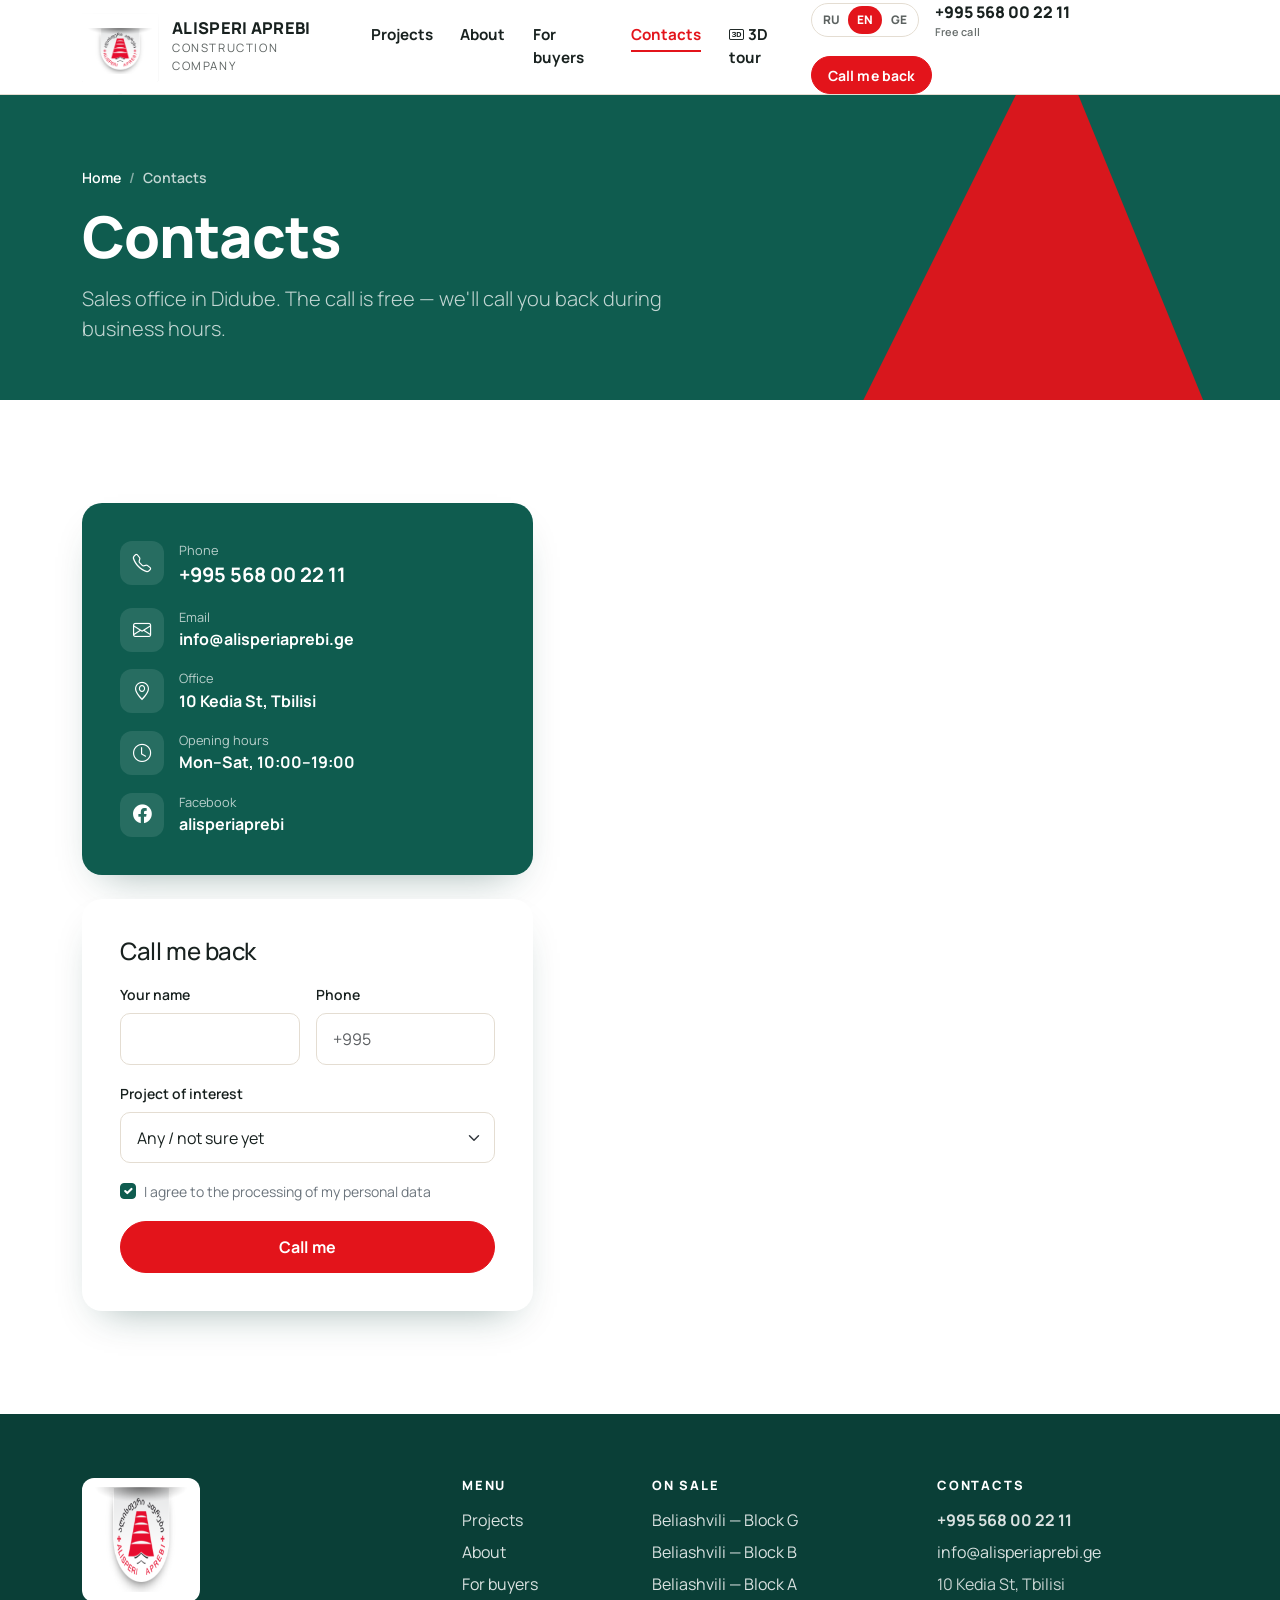
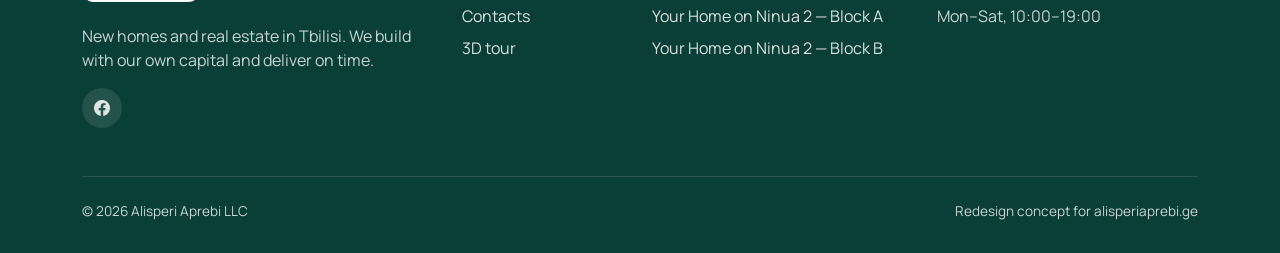
==== contacts.html @ 361d7d0c "Alisperi Aprebi website redesign prototype Static Bootstrap 5 site (RU/EN/KA) with the original hero" ====
<!doctype html>
<html lang="ru">
<head>
  <meta charset="utf-8">
  <meta name="viewport" content="width=device-width, initial-scale=1">
  <title data-i18n-doc="p.contacts.title">Контакты — Алые Паруса</title>
  <meta name="description" content="Контакты «Алые Паруса»: офис продаж на ул. Кедиа, 10, Тбилиси. Телефон +995 568 00 22 11." data-i18n-content="p.contacts.desc">
  <meta name="theme-color" content="#0f5c4f">
  <link rel="icon" href="favicon.ico">
  <link rel="preconnect" href="https://fonts.googleapis.com">
  <link rel="preconnect" href="https://fonts.gstatic.com" crossorigin>
  <link href="https://fonts.googleapis.com/css2?family=Manrope:wght@400;500;600;700;800&family=Noto+Sans+Georgian:wght@400;600;700;800&display=swap" rel="stylesheet">
  <link href="https://cdn.jsdelivr.net/npm/bootstrap@5.3.3/dist/css/bootstrap.min.css" rel="stylesheet">
  <link href="https://cdn.jsdelivr.net/npm/bootstrap-icons@1.11.3/font/bootstrap-icons.min.css" rel="stylesheet">
  <link href="assets/css/style.css" rel="stylesheet">
  <script data-goatcounter="https://olegi808.goatcounter.com/count" async src="https://gc.zgo.at/count.js"></script>
</head>
<body data-page="contacts">
  <a class="visually-hidden-focusable position-absolute top-0 start-0 m-2 btn btn-primary btn-sm" style="z-index:2000" href="#main" data-i18n="ui.skip">Перейти к содержимому</a>
  <div data-include="header"></div>

  <main id="main">
    <section class="aa-page-head">
      <div class="container">
        <nav aria-label="breadcrumb">
          <ol class="breadcrumb mb-3">
            <li class="breadcrumb-item"><a href="index.html" data-i18n="nav.home">Главная</a></li>
            <li class="breadcrumb-item active" aria-current="page" data-i18n="p.contacts.title">Контакты</li>
          </ol>
        </nav>
        <h1 class="mb-3" data-i18n="p.contacts.h1">Контакты</h1>
        <p class="lead opacity-75 mb-0" style="max-width:40rem" data-i18n="p.contacts.lead">Офис продаж в Дидубе. Звонок бесплатный — перезвоним в рабочее время.</p>
      </div>
    </section>
    <section class="aa-section">
      <div class="container">
        <div class="row g-4">
          <div class="col-lg-5">
            <div class="aa-lead mb-4" style="background:var(--aa-green);color:#fff">
              <div class="aa-contact-line"><i class="bi bi-telephone"></i><div><small data-i18n="c.phone">Телефон</small><a class="fs-5" href="tel:+995568002211">+995 568 00 22 11</a></div></div>
              <div class="aa-contact-line"><i class="bi bi-envelope"></i><div><small>Email</small><a href="mailto:info@alisperiaprebi.ge">info@alisperiaprebi.ge</a></div></div>
              <div class="aa-contact-line"><i class="bi bi-geo-alt"></i><div><small data-i18n="c.office">Офис</small><b data-i18n="c.addr">ул. Кедиа, 10, Тбилиси</b></div></div>
              <div class="aa-contact-line"><i class="bi bi-clock"></i><div><small data-i18n="c.hoursT">Часы работы</small><b data-i18n="ui.hours">Пн–Сб, 10:00–19:00</b></div></div>
              <div class="aa-contact-line mb-0"><i class="bi bi-facebook"></i><div><small>Facebook</small><a href="https://www.facebook.com/alisperiaprebi" target="_blank" rel="noopener">alisperiaprebi</a></div></div>
            </div>
            <div class="aa-lead">
              <h2 class="h4 mb-3" data-i18n="form.modalTitle">Перезвоните мне</h2>
              <div data-include="lead"></div>
            </div>
          </div>
          <div class="col-lg-7">
            <iframe class="aa-map h-100" style="min-height:520px" src="https://maps.google.com/maps?q=Kedia%20St%2010%2C%20Tbilisi&z=15&output=embed" loading="lazy" referrerpolicy="no-referrer-when-downgrade" title="Карта" data-i18n-aria="c.map"></iframe>
          </div>
        </div>
      </div>
    </section>
  </main>

  <div data-include="footer"></div>

  <script src="https://cdn.jsdelivr.net/npm/bootstrap@5.3.3/dist/js/bootstrap.bundle.min.js"></script>
  <script src="assets/js/i18n.js"></script>
  <script src="assets/js/data.js"></script>
  <script src="assets/js/main.js"></script>
</body>
</html>
---- assets/css/style.css ----
/* Alisperi Aprebi — тема. Цвета из логотипа и старого сайта: алый #ed1c24 и тёмно-зелёный #0f5c4f. */
:root {
  --aa-red: #e3141b;
  --aa-red-dark: #b6041b;
  --aa-green: #0f5c4f;
  --aa-green-deep: #0a3f37;
  --aa-green-soft: #e3eeeb;
  --aa-sand: #f6f2ec;
  --aa-line: #e4ddd2;
  --aa-ink: #18211f;
  --aa-muted: #5f6b68;
  --aa-radius: 14px;
  --aa-shadow: 0 18px 40px -22px rgba(10, 63, 55, .45);
  --aa-head-h: 84px;

  --bs-primary: var(--aa-red);
  --bs-primary-rgb: 227, 20, 27;
  --bs-body-color: var(--aa-ink);
  --bs-body-bg: #fff;
  --bs-link-color: var(--aa-red);
  --bs-link-hover-color: var(--aa-red-dark);
  --bs-border-color: var(--aa-line);
  --bs-body-font-family: "Manrope", "Noto Sans Georgian", system-ui, sans-serif;
}
html[lang="ka"] { --bs-body-font-family: "Noto Sans Georgian", "Manrope", system-ui, sans-serif; }

body { background: #fff; color: var(--aa-ink); font-feature-settings: "ss01"; -webkit-font-smoothing: antialiased; }
h1, h2, h3, h4, .aa-display { font-weight: 800; letter-spacing: -.02em; line-height: 1.12; }
html[lang="ka"] h1, html[lang="ka"] h2, html[lang="ka"] h3 { letter-spacing: 0; }
a { text-decoration: none; }
img { max-width: 100%; }
::selection { background: var(--aa-red); color: #fff; }

/* ---------- Кнопки ---------- */
.btn { --bs-btn-font-weight: 700; --bs-btn-padding-x: 1.4rem; --bs-btn-padding-y: .8rem; border-radius: 999px; letter-spacing: .01em; }
.btn-sm { --bs-btn-padding-x: 1rem; --bs-btn-padding-y: .45rem; }
.btn-primary { --bs-btn-bg: var(--aa-red); --bs-btn-border-color: var(--aa-red); --bs-btn-hover-bg: var(--aa-red-dark); --bs-btn-hover-border-color: var(--aa-red-dark); --bs-btn-active-bg: var(--aa-red-dark); --bs-btn-active-border-color: var(--aa-red-dark); --bs-btn-focus-shadow-rgb: 227, 20, 27; }
.btn-green { --bs-btn-color: #fff; --bs-btn-bg: var(--aa-green); --bs-btn-border-color: var(--aa-green); --bs-btn-hover-color: #fff; --bs-btn-hover-bg: var(--aa-green-deep); --bs-btn-hover-border-color: var(--aa-green-deep); --bs-btn-active-bg: var(--aa-green-deep); --bs-btn-active-color: #fff; }
.btn-ghost { --bs-btn-color: #fff; --bs-btn-border-color: rgba(255,255,255,.55); --bs-btn-hover-bg: #fff; --bs-btn-hover-color: var(--aa-ink); --bs-btn-hover-border-color: #fff; --bs-btn-active-bg: #fff; --bs-btn-active-color: var(--aa-ink); }
.btn-outline-dark { --bs-btn-border-color: var(--aa-line); --bs-btn-hover-bg: var(--aa-ink); }
.btn .bi { vertical-align: -.1em; }

/* ---------- Флажок-«парус»: метка секции ---------- */
.aa-sail {
  display: inline-flex; align-items: center; gap: .5rem;
  background: var(--aa-red); color: #fff;
  font-size: .78rem; font-weight: 800; text-transform: uppercase; letter-spacing: .12em;
  padding: .45rem 1.6rem .45rem .9rem;
  clip-path: polygon(0 0, 100% 0, calc(100% - 14px) 100%, 0 100%);
}
.aa-sail--green { background: var(--aa-green); }
.aa-sail--light { background: #fff; color: var(--aa-red); }

/* ---------- Шапка ---------- */
.aa-header { position: sticky; top: 0; z-index: 1030; background: rgba(255,255,255,.96); backdrop-filter: blur(10px); border-bottom: 1px solid var(--aa-line); transition: background .3s, border-color .3s, box-shadow .3s; }
.aa-header .navbar { min-height: var(--aa-head-h); padding: 0; }
body[data-page="home"] .aa-header { position: fixed; left: 0; right: 0; background: transparent; border-color: transparent; backdrop-filter: none; }
body[data-page="home"] .aa-header.is-solid { background: rgba(255,255,255,.97); border-color: var(--aa-line); backdrop-filter: blur(10px); box-shadow: 0 10px 30px -24px rgba(0,0,0,.5); }

.aa-logo { position: relative; display: flex; align-items: center; gap: .85rem; color: inherit; }
.aa-logo__badge {
  align-self: flex-start; background: #fff; width: 96px; height: 98px; margin-bottom: -18px;
  display: grid; place-items: center; padding: 8px 6px 14px;
  clip-path: polygon(0 0, 100% 0, 100% 84%, 50% 100%, 0 84%);
  box-shadow: 0 8px 18px rgba(0,0,0,.18);
  transition: height .3s, width .3s;
}
.aa-logo__badge img { width: 100%; height: auto; display: block; }
.aa-logo__text { line-height: 1.1; }
.aa-logo__text b { display: block; font-weight: 800; font-size: 1.02rem; letter-spacing: .02em; text-transform: uppercase; }
.aa-logo__text small { font-size: .72rem; letter-spacing: .14em; text-transform: uppercase; opacity: .7; }
.aa-header.is-solid .aa-logo__badge, body:not([data-page="home"]) .aa-logo__badge { width: 78px; height: 80px; margin-bottom: -14px; }

.aa-nav .nav-link { font-weight: 700; font-size: .95rem; padding: .5rem .85rem !important; color: var(--aa-ink); position: relative; }
.aa-nav .nav-link::after { content: ""; position: absolute; left: .85rem; right: .85rem; bottom: .15rem; height: 2px; background: var(--aa-red); transform: scaleX(0); transform-origin: left; transition: transform .25s; }
.aa-nav .nav-link:hover::after, .aa-nav .nav-link.active::after { transform: scaleX(1); }
.aa-nav .nav-link.active { color: var(--aa-red); }

.aa-phone { font-weight: 800; color: inherit; white-space: nowrap; }
.aa-phone small { display: block; font-size: .68rem; font-weight: 600; opacity: .65; letter-spacing: .04em; }
.aa-lang { display: inline-flex; border: 1px solid var(--aa-line); border-radius: 999px; padding: 2px; }
.aa-lang button { border: 0; background: none; font-size: .74rem; font-weight: 800; padding: .3rem .55rem; border-radius: 999px; color: inherit; opacity: .7; }
.aa-lang button.active { background: var(--aa-red); color: #fff; opacity: 1; }

body[data-page="home"] .aa-header:not(.is-solid) { color: #fff; }
body[data-page="home"] .aa-header:not(.is-solid) .aa-nav .nav-link { color: #fff; }
body[data-page="home"] .aa-header:not(.is-solid) .aa-lang { border-color: rgba(255,255,255,.4); }
body[data-page="home"] .aa-header:not(.is-solid) .navbar-toggler { color: #fff; border-color: rgba(255,255,255,.5); }
.navbar-toggler { border-radius: 10px; padding: .45rem .6rem; }
.navbar-toggler:focus { box-shadow: none; }

@media (max-width: 1199.98px) {
  .aa-header .navbar-collapse { background: #fff; color: var(--aa-ink); margin: 0 -12px; padding: 1rem 1.25rem 1.5rem; border-top: 1px solid var(--aa-line); }
  body[data-page="home"] .aa-header:not(.is-solid) .navbar-collapse .nav-link { color: var(--aa-ink); }
  body[data-page="home"] .aa-header:not(.is-solid) .navbar-collapse .aa-lang { border-color: var(--aa-line); }
  .aa-nav .nav-link::after { display: none; }
}
@media (max-width: 575.98px) {
  :root { --aa-head-h: 70px; }
  .aa-logo__badge, .aa-header.is-solid .aa-logo__badge, body:not([data-page="home"]) .aa-logo__badge { width: 66px; height: 68px; margin-bottom: -10px; padding: 6px 5px 11px; }
  .aa-logo__text b { font-size: .9rem; }
}

/* ---------- Первый экран с видео ---------- */
.aa-hero { position: relative; min-height: 100svh; display: flex; align-items: flex-end; color: #fff; overflow: hidden; background: var(--aa-green-deep); }
.aa-hero__media { position: absolute; inset: 0; }
.aa-hero__media video, .aa-hero__media img { width: 100%; height: 100%; object-fit: cover; }
.aa-hero__shade { position: absolute; inset: 0; background:
  linear-gradient(180deg, rgba(5,25,22,.55) 0%, rgba(5,25,22,0) 28%),
  linear-gradient(90deg, rgba(5,30,26,.78) 0%, rgba(5,30,26,.35) 55%, rgba(5,30,26,.1) 100%),
  linear-gradient(0deg, rgba(5,25,22,.7) 0%, rgba(5,25,22,0) 45%); }
.aa-hero__content { position: relative; width: 100%; padding: calc(var(--aa-head-h) + 4rem) 0 2.5rem; }
.aa-hero h1 { font-size: clamp(2.3rem, 5.4vw, 4.6rem); max-width: 14ch; margin: 1.25rem 0 1.25rem; }
.aa-hero h1 em { font-style: normal; color: #fff; background: linear-gradient(transparent 62%, var(--aa-red) 62%, var(--aa-red) 92%, transparent 92%); }
.aa-hero__lead { font-size: 1.15rem; max-width: 34rem; opacity: .9; }
.aa-hero__ctrl { position: absolute; right: 1.25rem; bottom: 1.25rem; z-index: 2; width: 44px; height: 44px; border-radius: 50%; border: 1px solid rgba(255,255,255,.5); background: rgba(0,0,0,.25); color: #fff; display: grid; place-items: center; }
.aa-hero__ctrl:hover { background: rgba(0,0,0,.45); }

/* Панель подбора */
.aa-search { background: #fff; color: var(--aa-ink); border-radius: var(--aa-radius); box-shadow: 0 30px 60px -30px rgba(0,0,0,.6); padding: 1.1rem; margin-top: 2.5rem; }
.aa-search label { font-size: .72rem; font-weight: 800; text-transform: uppercase; letter-spacing: .1em; color: var(--aa-muted); margin-bottom: .3rem; }
.aa-search .form-select, .aa-search .form-control { border-radius: 10px; border-color: var(--aa-line); font-weight: 600; padding-top: .7rem; padding-bottom: .7rem; }
.aa-search .btn { width: 100%; height: 100%; min-height: 50px; border-radius: 10px; }
.aa-search__title { font-weight: 800; display: flex; align-items: center; gap: .5rem; }
.aa-search__title i { color: var(--aa-red); }

/* ---------- Секции ---------- */
.aa-section { padding: clamp(4rem, 8vw, 7rem) 0; }
.aa-section--sand { background: var(--aa-sand); }
.aa-section--green { background: var(--aa-green); color: #fff; }
.aa-h2 { font-size: clamp(1.9rem, 3.6vw, 3rem); margin: 1rem 0 .75rem; }
.aa-sub { color: var(--aa-muted); font-size: 1.08rem; max-width: 40rem; }
.aa-section--green .aa-sub { color: rgba(255,255,255,.75); }

/* Цифры */
.aa-stats { background: var(--aa-green); color: #fff; position: relative; overflow: hidden; }
.aa-stats::before { content: ""; position: absolute; right: -80px; top: -40px; width: 340px; height: 340px; background: var(--aa-red); opacity: .9; clip-path: polygon(30% 0, 100% 100%, 0 100%); }
.aa-stat { padding: 2.5rem 0; position: relative; }
.aa-stat b { display: block; font-size: clamp(2.4rem, 4.5vw, 3.6rem); font-weight: 800; line-height: 1; letter-spacing: -.03em; }
.aa-stat span { display: block; margin-top: .5rem; opacity: .8; font-weight: 600; }

/* ---------- Карточка объекта ---------- */
.aa-card { position: relative; display: flex; flex-direction: column; height: 100%; background: #fff; border: 1px solid var(--aa-line); border-radius: var(--aa-radius); overflow: hidden; color: inherit; transition: transform .3s, box-shadow .3s; }
.aa-card:hover { transform: translateY(-4px); box-shadow: var(--aa-shadow); color: inherit; }
.aa-card__img { position: relative; aspect-ratio: 16 / 10; overflow: hidden; background: var(--aa-sand); }
.aa-card__img img { width: 100%; height: 100%; object-fit: cover; transition: transform .6s; }
.aa-card:hover .aa-card__img img { transform: scale(1.05); }
.aa-card__tag { position: absolute; left: 0; top: 1rem; }
.aa-card__body { padding: 1.25rem 1.35rem 1.4rem; display: flex; flex-direction: column; gap: .9rem; flex: 1; }
.aa-card__title { font-size: 1.28rem; margin: 0; }
.aa-card__meta { display: flex; flex-wrap: wrap; gap: .4rem 1rem; color: var(--aa-muted); font-size: .9rem; font-weight: 600; }
.aa-card__meta i { color: var(--aa-red); margin-right: .25rem; }
.aa-card__foot { margin-top: auto; display: flex; align-items: center; justify-content: space-between; font-weight: 800; }
.aa-card__foot .bi-arrow-right { width: 40px; height: 40px; border-radius: 50%; display: grid; place-items: center; background: var(--aa-sand); transition: background .2s, color .2s; }
.aa-card:hover .aa-card__foot .bi-arrow-right { background: var(--aa-red); color: #fff; }

/* Ход строительства */
.aa-progress { --p: 0; }
.aa-progress__row { display: flex; justify-content: space-between; font-size: .82rem; font-weight: 700; color: var(--aa-muted); margin-bottom: .4rem; }
.aa-progress__row b { color: var(--aa-green); font-size: .95rem; }
.aa-progress__bar { height: 8px; border-radius: 99px; background: var(--aa-green-soft); overflow: hidden; }
.aa-progress__bar i { display: block; height: 100%; width: calc(var(--p) * 1%); background: linear-gradient(90deg, var(--aa-green), #1b8a73); border-radius: inherit; transform-origin: left; animation: aa-grow 1.4s cubic-bezier(.2,.7,.2,1) both; }
@keyframes aa-grow { from { transform: scaleX(0); } }

/* Большая карточка (главная, строящиеся) */
.aa-feature { display: grid; grid-template-columns: 1.25fr 1fr; background: #fff; border-radius: calc(var(--aa-radius) + 6px); overflow: hidden; box-shadow: var(--aa-shadow); color: inherit; }
.aa-feature:hover { color: inherit; }
.aa-feature__img { position: relative; min-height: 380px; }
.aa-feature__img img { position: absolute; inset: 0; width: 100%; height: 100%; object-fit: cover; }
.aa-feature__body { padding: clamp(1.5rem, 3vw, 2.75rem); display: flex; flex-direction: column; gap: 1.1rem; }
.aa-feature__body h3 { font-size: clamp(1.5rem, 2.4vw, 2.1rem); margin: 0; }
.aa-facts { display: grid; grid-template-columns: repeat(2, 1fr); gap: .75rem; margin: 0; }
.aa-facts div { background: var(--aa-sand); border-radius: 10px; padding: .7rem .9rem; }
.aa-facts dt { font-size: .72rem; text-transform: uppercase; letter-spacing: .08em; color: var(--aa-muted); font-weight: 700; }
.aa-facts dd { margin: .15rem 0 0; font-weight: 800; font-size: 1.05rem; }
@media (max-width: 991.98px) { .aa-feature { grid-template-columns: 1fr; } .aa-feature__img { min-height: 260px; } }

/* Вкладки-переключатели */
.aa-tabs { display: inline-flex; flex-wrap: wrap; gap: .4rem; background: #fff; border: 1px solid var(--aa-line); border-radius: 999px; padding: .3rem; }
.aa-tabs .btn { --bs-btn-padding-y: .5rem; --bs-btn-padding-x: 1.1rem; --bs-btn-font-size: .9rem; border: 0; color: var(--aa-ink); }
.aa-tabs .btn.active { background: var(--aa-red); color: #fff; }

/* ---------- О компании ---------- */
.aa-about__img { position: relative; border-radius: calc(var(--aa-radius) + 6px); overflow: hidden; aspect-ratio: 4/5; }
.aa-about__img img { width: 100%; height: 100%; object-fit: cover; }
.aa-about__sail { position: absolute; right: -1px; bottom: -1px; width: 46%; aspect-ratio: 1; background: var(--aa-red); clip-path: polygon(100% 0, 100% 100%, 0 100%); display: flex; align-items: flex-end; justify-content: flex-end; padding: 1.25rem; color: #fff; text-align: right; }
.aa-about__sail b { display: block; font-size: 2.4rem; line-height: 1; }
.aa-about__sail span { font-size: .85rem; font-weight: 700; }

.aa-adv { display: flex; gap: 1rem; padding: 1.4rem; border-radius: var(--aa-radius); background: #fff; border: 1px solid var(--aa-line); height: 100%; }
.aa-adv__icon { flex: none; width: 52px; height: 52px; border-radius: 14px; display: grid; place-items: center; font-size: 1.4rem; background: var(--aa-green-soft); color: var(--aa-green); }
.aa-adv h3 { font-size: 1.08rem; margin: .1rem 0 .35rem; }
.aa-adv p { margin: 0; color: var(--aa-muted); font-size: .95rem; }
.aa-section--green .aa-adv { background: rgba(255,255,255,.06); border-color: rgba(255,255,255,.15); }
.aa-section--green .aa-adv p { color: rgba(255,255,255,.72); }
.aa-section--green .aa-adv__icon { background: var(--aa-red); color: #fff; }

/* 3D-тур */
.aa-tour { position: relative; border-radius: calc(var(--aa-radius) + 6px); overflow: hidden; color: #fff; min-height: 360px; display: flex; align-items: center; }
.aa-tour img { position: absolute; inset: 0; width: 100%; height: 100%; object-fit: cover; }
.aa-tour::before { content: ""; position: absolute; inset: 0; background: linear-gradient(90deg, rgba(10,63,55,.92), rgba(10,63,55,.35)); z-index: 1; }
.aa-tour > div { position: relative; z-index: 2; padding: clamp(1.75rem, 4vw, 3.5rem); max-width: 40rem; }
.aa-tour__play { width: 84px; height: 84px; border-radius: 50%; display: grid; place-items: center; background: var(--aa-red); color: #fff; font-size: 1.8rem; box-shadow: 0 0 0 10px rgba(227,20,27,.25); }

/* ---------- Форма ---------- */
.aa-lead { background: #fff; color: var(--aa-ink); border-radius: calc(var(--aa-radius) + 6px); padding: clamp(1.5rem, 3vw, 2.5rem); box-shadow: var(--aa-shadow); }
.aa-lead .form-control, .aa-lead .form-select { border-radius: 10px; padding: .8rem 1rem; border-color: var(--aa-line); }
.aa-lead .form-control:focus, .aa-lead .form-select:focus, .aa-search .form-select:focus { border-color: var(--aa-green); box-shadow: 0 0 0 .2rem rgba(15,92,79,.15); }
.aa-lead .form-check-input:checked { background-color: var(--aa-green); border-color: var(--aa-green); }
.aa-contact-line { display: flex; gap: .9rem; align-items: flex-start; margin-bottom: 1.1rem; }
.aa-contact-line i { flex: none; width: 44px; height: 44px; border-radius: 12px; display: grid; place-items: center; background: rgba(255,255,255,.1); color: #fff; font-size: 1.15rem; }
.aa-contact-line small { display: block; opacity: .7; font-size: .8rem; }
.aa-contact-line a, .aa-contact-line b { color: #fff; font-weight: 700; }
.aa-map { border: 0; width: 100%; height: 100%; min-height: 360px; border-radius: calc(var(--aa-radius) + 6px); filter: saturate(.85); }

/* ---------- Внутренние страницы ---------- */
.aa-page-head { position: relative; background: var(--aa-green); color: #fff; padding: 4.5rem 0 3.5rem; overflow: hidden; }
.aa-page-head::after { content: ""; position: absolute; right: 6%; bottom: 0; width: min(36vw, 340px); aspect-ratio: 1 / 1.1; background: var(--aa-red); clip-path: polygon(55% 0, 100% 100%, 0 100%); opacity: .95; }
.aa-page-head .container { position: relative; z-index: 1; }
.aa-page-head h1 { font-size: clamp(2.1rem, 4.5vw, 3.6rem); max-width: 18ch; }
.aa-page-head .breadcrumb { --bs-breadcrumb-divider-color: rgba(255,255,255,.5); --bs-breadcrumb-item-active-color: rgba(255,255,255,.75); font-size: .88rem; font-weight: 600; }
.aa-page-head .breadcrumb a { color: #fff; }

/* Страница объекта */
.aa-project-hero { position: relative; min-height: 70vh; display: flex; align-items: flex-end; color: #fff; background: var(--aa-green-deep); }
.aa-project-hero > img { position: absolute; inset: 0; width: 100%; height: 100%; object-fit: cover; }
.aa-project-hero::before { content: ""; position: absolute; inset: 0; z-index: 1; background: linear-gradient(0deg, rgba(5,25,22,.85) 0%, rgba(5,25,22,.2) 55%, rgba(5,25,22,.35) 100%); }
.aa-project-hero .container { position: relative; z-index: 2; padding-top: 6rem; padding-bottom: 3rem; }
.aa-project-hero h1 { font-size: clamp(2.2rem, 5vw, 4rem); }
.aa-project-hero .breadcrumb { --bs-breadcrumb-divider-color: rgba(255,255,255,.5); --bs-breadcrumb-item-active-color: rgba(255,255,255,.75); font-weight: 600; font-size: .88rem; }
.aa-project-hero .breadcrumb a { color: #fff; }
.aa-keyfacts { display: grid; grid-template-columns: repeat(auto-fit, minmax(150px, 1fr)); gap: 1px; background: var(--aa-line); border: 1px solid var(--aa-line); border-radius: var(--aa-radius); overflow: hidden; margin-top: -2.5rem; position: relative; z-index: 3; box-shadow: var(--aa-shadow); }
.aa-keyfacts div { background: #fff; padding: 1.1rem 1.25rem; }
.aa-keyfacts small { display: block; font-size: .72rem; text-transform: uppercase; letter-spacing: .08em; color: var(--aa-muted); font-weight: 700; }
.aa-keyfacts b { font-size: 1.2rem; font-weight: 800; }
.aa-gallery .carousel-item img { width: 100%; aspect-ratio: 4/3; object-fit: cover; border-radius: var(--aa-radius); }
.aa-gallery .carousel-control-prev, .aa-gallery .carousel-control-next { width: 56px; opacity: 1; }
.aa-gallery .carousel-control-prev span, .aa-gallery .carousel-control-next span { width: 44px; height: 44px; border-radius: 50%; background: rgba(255,255,255,.92); color: var(--aa-ink); display: grid; place-items: center; font-size: 1.2rem; }
.aa-thumbs { display: grid; grid-template-columns: repeat(auto-fill, minmax(84px, 1fr)); gap: .5rem; margin-top: .75rem; }
.aa-thumbs button { border: 2px solid transparent; padding: 0; border-radius: 8px; overflow: hidden; background: none; aspect-ratio: 4/3; opacity: .65; transition: opacity .2s, border-color .2s; }
.aa-thumbs button.active, .aa-thumbs button:hover { opacity: 1; border-color: var(--aa-red); }
.aa-thumbs img { width: 100%; height: 100%; object-fit: cover; }
.aa-checklist { list-style: none; padding: 0; margin: 0; display: grid; gap: .55rem; }
.aa-checklist li { display: flex; gap: .65rem; align-items: flex-start; }
.aa-checklist li::before { content: "\F26E"; font-family: "bootstrap-icons"; color: var(--aa-green); font-size: 1.15rem; line-height: 1.3; }
.aa-side { position: sticky; top: calc(var(--aa-head-h) + 1.5rem); }

/* ---------- Подвал ---------- */
.aa-footer { background: var(--aa-green-deep); color: rgba(255,255,255,.78); padding: 4rem 0 2rem; }
.aa-footer h4 { color: #fff; font-size: .8rem; text-transform: uppercase; letter-spacing: .14em; margin-bottom: 1rem; }
.aa-footer a { color: rgba(255,255,255,.85); }
.aa-footer a:hover { color: #fff; }
.aa-footer ul { list-style: none; padding: 0; margin: 0; display: grid; gap: .5rem; }
.aa-footer__logo { display: inline-block; background: #fff; border-radius: 12px; padding: .6rem .8rem; }
.aa-footer__logo img { width: 92px; display: block; }
.aa-footer__bottom { border-top: 1px solid rgba(255,255,255,.12); margin-top: 3rem; padding-top: 1.5rem; font-size: .85rem; }
.aa-social { width: 40px; height: 40px; border-radius: 50%; display: inline-grid; place-items: center; background: rgba(255,255,255,.1); }

/* Плавающая кнопка звонка (мобильные) */
.aa-fab { position: fixed; right: 16px; bottom: 16px; z-index: 1040; width: 56px; height: 56px; border-radius: 50%; background: var(--aa-red); color: #fff; display: grid; place-items: center; font-size: 1.4rem; box-shadow: 0 10px 24px -8px rgba(227,20,27,.7); }
.aa-fab:hover { color: #fff; background: var(--aa-red-dark); }

/* Появление при прокрутке */
.aa-reveal { opacity: 0; transform: translateY(24px); transition: opacity .7s ease, transform .7s ease; }
.aa-reveal.is-in { opacity: 1; transform: none; }
.aa-empty { text-align: center; padding: 3rem 1rem; color: var(--aa-muted); }
.aa-empty i { font-size: 2.4rem; color: var(--aa-red); }

.modal-content { border-radius: calc(var(--aa-radius) + 6px); border: 0; }

@media (prefers-reduced-motion: reduce) {
  *, *::before, *::after { animation: none !important; transition: none !important; }
  .aa-reveal { opacity: 1; transform: none; }
}
@media (max-width: 767.98px) {
  .aa-page-head { padding: 3rem 0 2.75rem; }
  .aa-page-head::after { width: 34vw; right: -8vw; opacity: .9; }
}
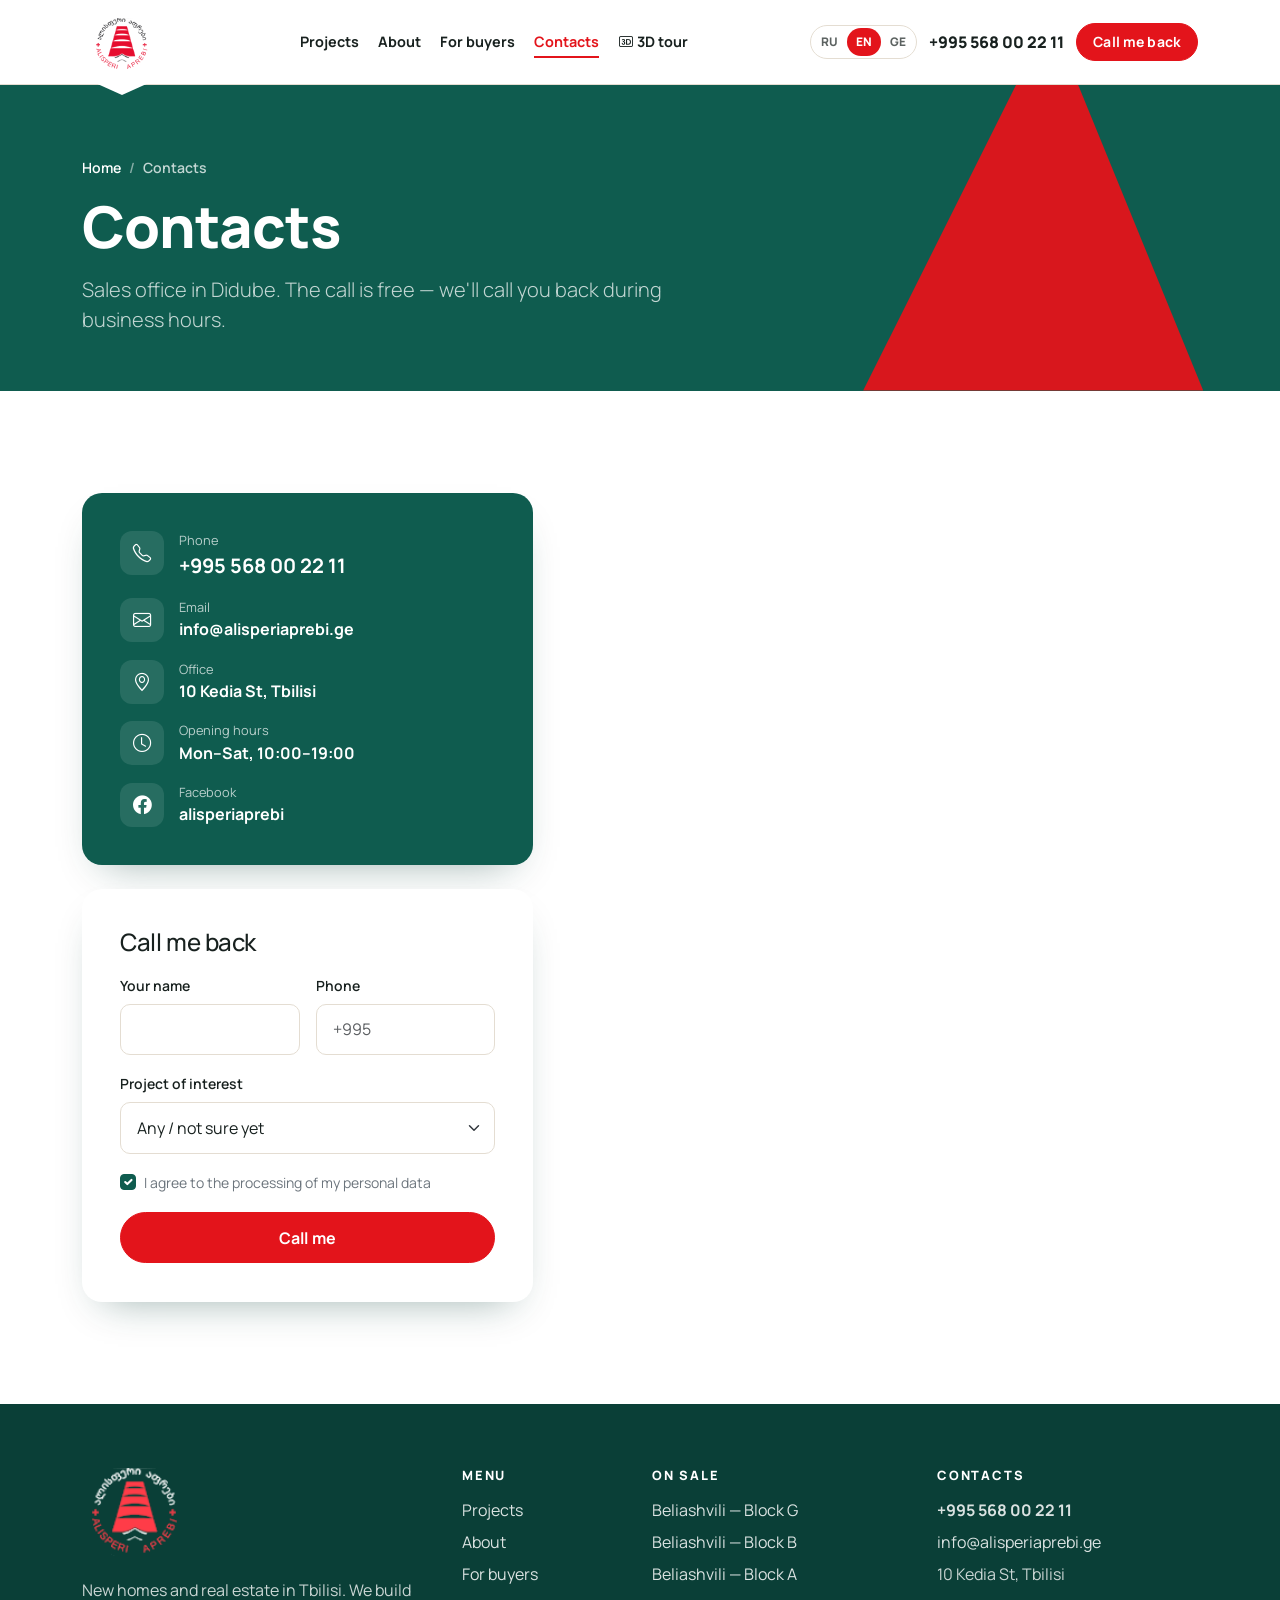
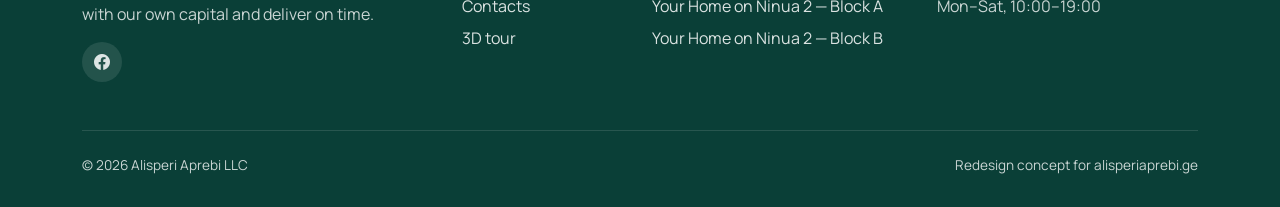
==== commit 86dbafa5: "Fix project map: exact coordinates from the original site, fixed height, no sticky overlap on mobile" ====
--- a/contacts.html
+++ b/contacts.html
@@ -49,7 +49,7 @@
             </div>
           </div>
           <div class="col-lg-7">
-            <iframe class="aa-map h-100" style="min-height:520px" src="https://maps.google.com/maps?q=Kedia%20St%2010%2C%20Tbilisi&z=15&output=embed" loading="lazy" referrerpolicy="no-referrer-when-downgrade" title="Карта" data-i18n-aria="c.map"></iframe>
+            <iframe class="aa-map h-100" style="min-height:520px" src="https://maps.google.com/maps?q=41.733361,44.784400&z=16&hl=ru&output=embed" loading="lazy" referrerpolicy="no-referrer-when-downgrade" title="Карта" data-i18n-aria="c.map"></iframe>
           </div>
         </div>
       </div>
--- a/assets/css/style.css
+++ b/assets/css/style.css
@@ -58,20 +58,21 @@
 body[data-page="home"] .aa-header.is-solid { background: rgba(255,255,255,.97); border-color: var(--aa-line); backdrop-filter: blur(10px); box-shadow: 0 10px 30px -24px rgba(0,0,0,.5); }
 
 .aa-logo { position: relative; display: flex; align-items: center; gap: .85rem; color: inherit; }
+/* Белый флажок-пятиугольник с эмблемой, свисает из шапки */
 .aa-logo__badge {
-  align-self: flex-start; background: #fff; width: 96px; height: 98px; margin-bottom: -18px;
-  display: grid; place-items: center; padding: 8px 6px 14px;
-  clip-path: polygon(0 0, 100% 0, 100% 84%, 50% 100%, 0 84%);
-  box-shadow: 0 8px 18px rgba(0,0,0,.18);
-  transition: height .3s, width .3s;
-}
-.aa-logo__badge img { width: 100%; height: auto; display: block; }
-.aa-logo__text { line-height: 1.1; }
+  flex: none; align-self: flex-start; background: #fff;
+  width: 96px; height: 104px; margin-bottom: -20px; padding: 10px 9px 22px;
+  display: grid; place-items: center;
+  clip-path: polygon(0 0, 100% 0, 100% 80%, 50% 100%, 0 80%);
+  transition: width .3s, height .3s, margin .3s, padding .3s;
+}
+.aa-logo__badge img { width: 100%; height: 100%; object-fit: contain; display: block; }
+.aa-logo__text { line-height: 1.1; white-space: nowrap; }
 .aa-logo__text b { display: block; font-weight: 800; font-size: 1.02rem; letter-spacing: .02em; text-transform: uppercase; }
 .aa-logo__text small { font-size: .72rem; letter-spacing: .14em; text-transform: uppercase; opacity: .7; }
-.aa-header.is-solid .aa-logo__badge, body:not([data-page="home"]) .aa-logo__badge { width: 78px; height: 80px; margin-bottom: -14px; }
-
-.aa-nav .nav-link { font-weight: 700; font-size: .95rem; padding: .5rem .85rem !important; color: var(--aa-ink); position: relative; }
+.aa-header.is-solid .aa-logo__badge, body:not([data-page="home"]) .aa-logo__badge { width: 80px; height: 90px; margin-bottom: -16px; padding: 8px 8px 19px; }
+
+.aa-nav .nav-link { font-weight: 700; font-size: .95rem; padding: .5rem .85rem !important; color: var(--aa-ink); position: relative; white-space: nowrap; }
 .aa-nav .nav-link::after { content: ""; position: absolute; left: .85rem; right: .85rem; bottom: .15rem; height: 2px; background: var(--aa-red); transform: scaleX(0); transform-origin: left; transition: transform .25s; }
 .aa-nav .nav-link:hover::after, .aa-nav .nav-link.active::after { transform: scaleX(1); }
 .aa-nav .nav-link.active { color: var(--aa-red); }
@@ -89,6 +90,15 @@
 .navbar-toggler { border-radius: 10px; padding: .45rem .6rem; }
 .navbar-toggler:focus { box-shadow: none; }
 
+/* Компактное меню на ноутбуках 1200–1399px: всё в одну строку */
+@media (min-width: 1200px) and (max-width: 1399.98px) {
+  .aa-logo__text { display: none !important; }
+  .aa-nav .nav-link { font-size: .9rem; padding: .5rem .6rem !important; }
+  .aa-nav .nav-link::after { left: .6rem; right: .6rem; }
+  .aa-header .navbar-collapse > .d-flex { gap: .75rem !important; flex-wrap: nowrap !important; }
+  .aa-phone small { display: none; }
+}
+@media (min-width: 1200px) { .aa-header .navbar-collapse > .d-flex { flex-wrap: nowrap !important; } .aa-header .btn { white-space: nowrap; } }
 @media (max-width: 1199.98px) {
   .aa-header .navbar-collapse { background: #fff; color: var(--aa-ink); margin: 0 -12px; padding: 1rem 1.25rem 1.5rem; border-top: 1px solid var(--aa-line); }
   body[data-page="home"] .aa-header:not(.is-solid) .navbar-collapse .nav-link { color: var(--aa-ink); }
@@ -97,7 +107,7 @@
 }
 @media (max-width: 575.98px) {
   :root { --aa-head-h: 70px; }
-  .aa-logo__badge, .aa-header.is-solid .aa-logo__badge, body:not([data-page="home"]) .aa-logo__badge { width: 66px; height: 68px; margin-bottom: -10px; padding: 6px 5px 11px; }
+  .aa-logo__badge, .aa-header.is-solid .aa-logo__badge, body:not([data-page="home"]) .aa-logo__badge { width: 64px; height: 74px; margin-bottom: -12px; padding: 7px 6px 16px; }
   .aa-logo__text b { font-size: .9rem; }
 }
 
@@ -200,7 +210,7 @@
 .aa-tour img { position: absolute; inset: 0; width: 100%; height: 100%; object-fit: cover; }
 .aa-tour::before { content: ""; position: absolute; inset: 0; background: linear-gradient(90deg, rgba(10,63,55,.92), rgba(10,63,55,.35)); z-index: 1; }
 .aa-tour > div { position: relative; z-index: 2; padding: clamp(1.75rem, 4vw, 3.5rem); max-width: 40rem; }
-.aa-tour__play { width: 84px; height: 84px; border-radius: 50%; display: grid; place-items: center; background: var(--aa-red); color: #fff; font-size: 1.8rem; box-shadow: 0 0 0 10px rgba(227,20,27,.25); }
+.aa-tour__play { flex: none; width: 84px; height: 84px; aspect-ratio: 1; border-radius: 50%; display: grid; place-items: center; background: var(--aa-red); color: #fff; font-size: 1.8rem; box-shadow: 0 0 0 10px rgba(227,20,27,.25); }
 
 /* ---------- Форма ---------- */
 .aa-lead { background: #fff; color: var(--aa-ink); border-radius: calc(var(--aa-radius) + 6px); padding: clamp(1.5rem, 3vw, 2.5rem); box-shadow: var(--aa-shadow); }
@@ -211,7 +221,7 @@
 .aa-contact-line i { flex: none; width: 44px; height: 44px; border-radius: 12px; display: grid; place-items: center; background: rgba(255,255,255,.1); color: #fff; font-size: 1.15rem; }
 .aa-contact-line small { display: block; opacity: .7; font-size: .8rem; }
 .aa-contact-line a, .aa-contact-line b { color: #fff; font-weight: 700; }
-.aa-map { border: 0; width: 100%; height: 100%; min-height: 360px; border-radius: calc(var(--aa-radius) + 6px); filter: saturate(.85); }
+.aa-map { display: block; border: 0; width: 100%; height: 380px; border-radius: calc(var(--aa-radius) + 6px); filter: saturate(.85); }
 
 /* ---------- Внутренние страницы ---------- */
 .aa-page-head { position: relative; background: var(--aa-green); color: #fff; padding: 4.5rem 0 3.5rem; overflow: hidden; }
@@ -243,7 +253,8 @@
 .aa-checklist { list-style: none; padding: 0; margin: 0; display: grid; gap: .55rem; }
 .aa-checklist li { display: flex; gap: .65rem; align-items: flex-start; }
 .aa-checklist li::before { content: "\F26E"; font-family: "bootstrap-icons"; color: var(--aa-green); font-size: 1.15rem; line-height: 1.3; }
-.aa-side { position: sticky; top: calc(var(--aa-head-h) + 1.5rem); }
+.aa-side { position: static; }
+@media (min-width: 992px) { .aa-side { position: sticky; top: calc(var(--aa-head-h) + 1.5rem); } }
 
 /* ---------- Подвал ---------- */
 .aa-footer { background: var(--aa-green-deep); color: rgba(255,255,255,.78); padding: 4rem 0 2rem; }
@@ -251,8 +262,8 @@
 .aa-footer a { color: rgba(255,255,255,.85); }
 .aa-footer a:hover { color: #fff; }
 .aa-footer ul { list-style: none; padding: 0; margin: 0; display: grid; gap: .5rem; }
-.aa-footer__logo { display: inline-block; background: #fff; border-radius: 12px; padding: .6rem .8rem; }
-.aa-footer__logo img { width: 92px; display: block; }
+.aa-footer__logo { display: inline-block; }
+.aa-footer__logo img { display: block; height: 88px; width: auto; }
 .aa-footer__bottom { border-top: 1px solid rgba(255,255,255,.12); margin-top: 3rem; padding-top: 1.5rem; font-size: .85rem; }
 .aa-social { width: 40px; height: 40px; border-radius: 50%; display: inline-grid; place-items: center; background: rgba(255,255,255,.1); }
 
